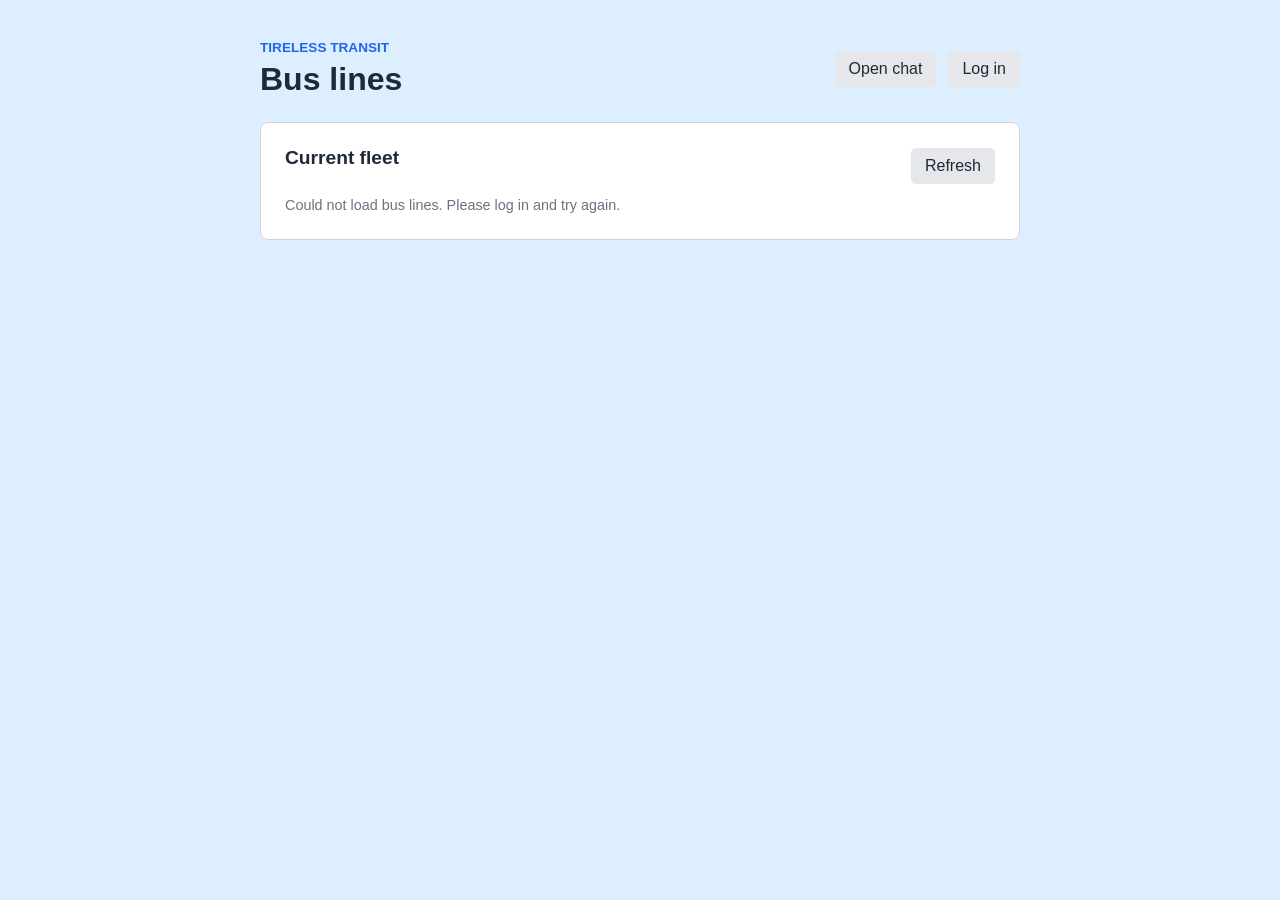
==== wwwroot/index.html @ bdbb2994 "first_commit" ====
<!doctype html>
<html lang="en">
  <head>
    <meta charset="utf-8" />
    <meta name="viewport" content="width=device-width, initial-scale=1" />
    <title>Bus Lines</title>
    <link rel="stylesheet" href="styles.css" />
  </head>
  <body>
    <main class="page-shell">
      <header class="page-header">
        <div><p class="eyebrow">Tireless Transit</p><h1>Bus lines</h1></div>
        <div class="header-actions"><a class="button secondary" href="hub/chat.html">Open chat</a><a id="admin-bus-lines-link" class="button" href="admin/bus-lines/" hidden>Manage bus lines</a><a id="login-link" class="button secondary" href="login/">Log in</a><button id="logout-button" class="button secondary" type="button" hidden>Log out</button></div>
      </header>
      <section class="fleet" aria-labelledby="fleet-title">
        <div class="fleet-heading">
          <h2 id="fleet-title">Current fleet</h2>
          <button id="refresh-button" class="button secondary" type="button">Refresh</button>
        </div>
        <p id="loading-message" class="message">Loading bus lines…</p>
        <div id="bus-lines" class="bus-lines" aria-live="polite"></div>
      </section>
    </main>
    <script src="app.js"></script>
  </body>
</html>
---- wwwroot/styles.css ----
:root { 
    font-family: Arial, sans-serif; 
    color: #1f2937; 
    background: #ddeeff; 
}

* { 
    box-sizing: border-box; 
}

body { 
    margin: 0; 
}

.page-shell { 
    width: min(760px, calc(100% - 32px)); 
    margin: 40px auto; 
}

.page-header, .fleet-heading, .form-actions, .header-actions, .line-actions { 
    display: flex; align-items: center; gap: 12px; 
}

.page-header, .fleet-heading { 
    justify-content: space-between; 
}

.page-header { 
    margin-bottom: 24px; 
}

h1, h2, h3, p { 
    margin-top: 0; 
}

h1 { 
    margin-bottom: 0; 
}

h2 { 
    font-size: 1.2rem; 
}

.eyebrow { 
    color: #2563eb; 
    font-size: .85rem; 
    font-weight: bold; 
    margin-bottom: 6px; 
    text-transform: uppercase; 
}

.card, .fleet, .bus-line { 
    background: #fff; 
    border: 1px solid #d1d5db; 
    border-radius: 8px; 
}

.card, .fleet { 
    padding: 24px; 
    margin-bottom: 20px; 
}

.helper-text, .message { 
    color: #6b7280; 
    font-size: .9rem; 
}

.message { 
    min-height: 1.25em; 
    margin: 12px 0 0; 
}

.message.error { 
    color: #b91c1c; 
}

label { 
    display: block; 
    font-weight: bold; 
    margin: 14px 0 6px; 
}

input { 
    width: 100%; 
    border: 1px solid #9ca3af; 
    border-radius: 5px; 
    padding: 10px; 
    font: inherit; 
}

input:focus { 
    border-color: #2563eb; 
    outline: 2px solid #b1d0ee; 
}

.button { 
    border: 0; 
    border-radius: 5px; 
    background: #2563eb; 
    color: #fff; 
    cursor: pointer; 
    font: inherit; 
    padding: 9px 14px; 
    text-decoration: none; 
}

.button:hover { 
    background: #1d4ed8; 
}

.button:disabled { 
    cursor: not-allowed; 
    opacity: .55; 
}

.button.secondary { 
    background: #e5e7eb; 
    color: #1f2937; 
}

.button.secondary:hover { 
    background: #d1d5db; 
}

.button.danger { 
    background: #dc2626; 
}

.bus-lines { 
    display: grid; 
    gap: 12px; 
}

.bus-line { 
    display: flex; 
    align-items: center; 
    justify-content: space-between;
    gap: 16px;
    padding: 16px;
}

.bus-line h3 { 
    margin-bottom: 8px; 
}

.bus-line p { 
    color: #4b5563; 
    font-size: .9rem;
    margin-bottom: 4px; 
}

@media (max-width: 520px) { 
    .page-shell { 
        margin: 20px auto; 
    } 

    .page-header, .fleet-heading, .bus-line { 
        align-items: flex-start; flex-direction: column; 
    } 
}
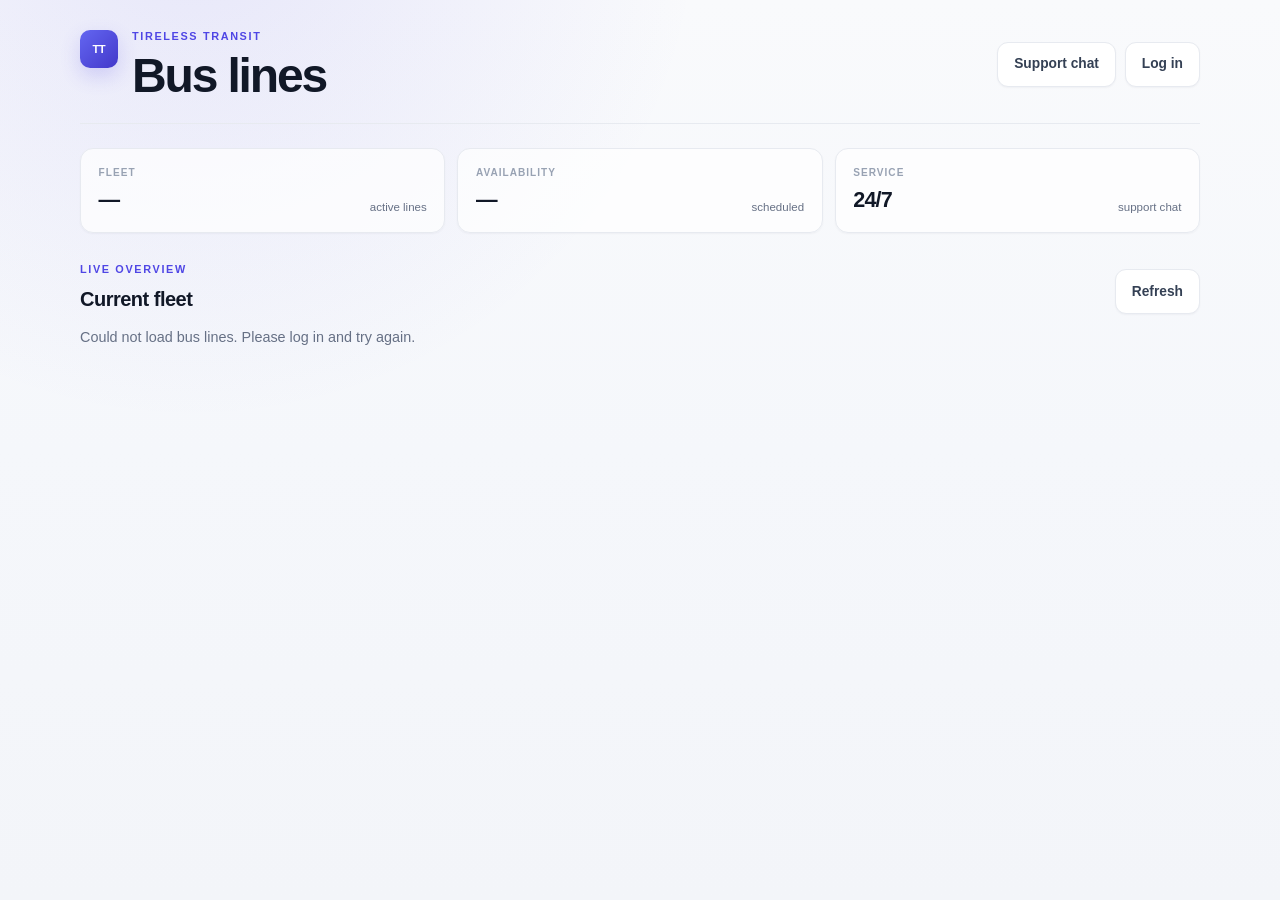
==== commit 5f4fb407: "Final_Version" ====
--- a/wwwroot/index.html
+++ b/wwwroot/index.html
@@ -3,18 +3,37 @@
   <head>
     <meta charset="utf-8" />
     <meta name="viewport" content="width=device-width, initial-scale=1" />
-    <title>Bus Lines</title>
+    <meta name="theme-color" content="#2563eb" />
+    <title>Bus Lines · Tireless Transit</title>
     <link rel="stylesheet" href="styles.css" />
   </head>
   <body>
     <main class="page-shell">
       <header class="page-header">
-        <div><p class="eyebrow">Tireless Transit</p><h1>Bus lines</h1></div>
-        <div class="header-actions"><a class="button secondary" href="hub/chat.html">Open chat</a><a id="admin-bus-lines-link" class="button" href="admin/bus-lines/" hidden>Manage bus lines</a><a id="login-link" class="button secondary" href="login/">Log in</a><button id="logout-button" class="button secondary" type="button" hidden>Log out</button></div>
+        <div>
+          <p class="eyebrow">Tireless Transit</p>
+          <h1>Bus lines</h1>
+        </div>
+        <div class="header-actions">
+          <a class="button secondary" href="hub/chat.html">Support chat</a>
+          <a id="admin-bus-lines-link" class="button" href="admin/bus-lines/" hidden>Manage fleet</a>
+          <a id="login-link" class="button secondary" href="login/">Log in</a>
+          <button id="logout-button" class="button secondary" type="button" hidden>Log out</button>
+        </div>
       </header>
+
+      <section class="overview-strip" aria-label="Fleet summary">
+        <div class="overview-item"><span>Fleet</span><strong id="fleet-count">—</strong><small>active lines</small></div>
+        <div class="overview-item"><span>Availability</span><strong id="available-count">—</strong><small>scheduled</small></div>
+        <div class="overview-item"><span>Service</span><strong>24/7</strong><small>support chat</small></div>
+      </section>
+
       <section class="fleet" aria-labelledby="fleet-title">
         <div class="fleet-heading">
-          <h2 id="fleet-title">Current fleet</h2>
+          <div>
+            <p class="eyebrow">Live overview</p>
+            <h2 id="fleet-title">Current fleet</h2>
+          </div>
           <button id="refresh-button" class="button secondary" type="button">Refresh</button>
         </div>
         <p id="loading-message" class="message">Loading bus lines…</p>
--- a/wwwroot/styles.css
+++ b/wwwroot/styles.css
@@ -1,160 +1,92 @@
-:root { 
-    font-family: Arial, sans-serif; 
-    color: #1f2937; 
-    background: #ddeeff; 
+:root {
+  --primary-color: #4f46e5;
+  --primary-hover: #4338ca;
+  --primary-soft: #eef2ff;
+  --bg-color: #f5f7fb;
+  --card-bg: #fff;
+  --text-main: #111827;
+  --text-muted: #667085;
+  --text-soft: #98a2b3;
+  --border-color: #e7eaf0;
+  --border-strong: #d4d9e2;
+  --success: #087443;
+  --success-soft: #ecfdf3;
+  --warning: #a15c00;
+  --warning-soft: #fff7e6;
+  --danger: #c43232;
+  --danger-soft: #fff1f2;
+  --info-soft: #eef4ff;
+  --border-radius: 16px;
+  --shadow-sm: 0 1px 2px rgba(16,24,40,.04);
+  --shadow-md: 0 18px 45px rgba(16,24,40,.07);
+  --shadow-lg: 0 25px 70px rgba(31,41,55,.10);
+  --content-width: 1120px;
 }
-
-* { 
-    box-sizing: border-box; 
+* { box-sizing: border-box; margin: 0; padding: 0; }
+html { scroll-behavior: smooth; }
+body {
+  min-height: 100vh;
+  font-family: Inter, ui-sans-serif, -apple-system, BlinkMacSystemFont, "Segoe UI", sans-serif;
+  background: radial-gradient(circle at 15% -10%, rgba(79,70,229,.11), transparent 32rem), linear-gradient(180deg,#f9fafc 0%,var(--bg-color) 50%,#f3f5f9 100%);
+  color: var(--text-main); line-height: 1.5; padding: 1.5rem 1rem 3rem; -webkit-font-smoothing: antialiased;
 }
-
-body { 
-    margin: 0; 
-}
-
-.page-shell { 
-    width: min(760px, calc(100% - 32px)); 
-    margin: 40px auto; 
-}
-
-.page-header, .fleet-heading, .form-actions, .header-actions, .line-actions { 
-    display: flex; align-items: center; gap: 12px; 
-}
-
-.page-header, .fleet-heading { 
-    justify-content: space-between; 
-}
-
-.page-header { 
-    margin-bottom: 24px; 
-}
-
-h1, h2, h3, p { 
-    margin-top: 0; 
-}
-
-h1 { 
-    margin-bottom: 0; 
-}
-
-h2 { 
-    font-size: 1.2rem; 
-}
-
-.eyebrow { 
-    color: #2563eb; 
-    font-size: .85rem; 
-    font-weight: bold; 
-    margin-bottom: 6px; 
-    text-transform: uppercase; 
-}
-
-.card, .fleet, .bus-line { 
-    background: #fff; 
-    border: 1px solid #d1d5db; 
-    border-radius: 8px; 
-}
-
-.card, .fleet { 
-    padding: 24px; 
-    margin-bottom: 20px; 
-}
-
-.helper-text, .message { 
-    color: #6b7280; 
-    font-size: .9rem; 
-}
-
-.message { 
-    min-height: 1.25em; 
-    margin: 12px 0 0; 
-}
-
-.message.error { 
-    color: #b91c1c; 
-}
-
-label { 
-    display: block; 
-    font-weight: bold; 
-    margin: 14px 0 6px; 
-}
-
-input { 
-    width: 100%; 
-    border: 1px solid #9ca3af; 
-    border-radius: 5px; 
-    padding: 10px; 
-    font: inherit; 
-}
-
-input:focus { 
-    border-color: #2563eb; 
-    outline: 2px solid #b1d0ee; 
-}
-
-.button { 
-    border: 0; 
-    border-radius: 5px; 
-    background: #2563eb; 
-    color: #fff; 
-    cursor: pointer; 
-    font: inherit; 
-    padding: 9px 14px; 
-    text-decoration: none; 
-}
-
-.button:hover { 
-    background: #1d4ed8; 
-}
-
-.button:disabled { 
-    cursor: not-allowed; 
-    opacity: .55; 
-}
-
-.button.secondary { 
-    background: #e5e7eb; 
-    color: #1f2937; 
-}
-
-.button.secondary:hover { 
-    background: #d1d5db; 
-}
-
-.button.danger { 
-    background: #dc2626; 
-}
-
-.bus-lines { 
-    display: grid; 
-    gap: 12px; 
-}
-
-.bus-line { 
-    display: flex; 
-    align-items: center; 
-    justify-content: space-between;
-    gap: 16px;
-    padding: 16px;
-}
-
-.bus-line h3 { 
-    margin-bottom: 8px; 
-}
-
-.bus-line p { 
-    color: #4b5563; 
-    font-size: .9rem;
-    margin-bottom: 4px; 
-}
-
-@media (max-width: 520px) { 
-    .page-shell { 
-        margin: 20px auto; 
-    } 
-
-    .page-header, .fleet-heading, .bus-line { 
-        align-items: flex-start; flex-direction: column; 
-    } 
-}+button,input,select { font: inherit; }
+button,.button,.navigation-button { display:inline-flex;align-items:center;justify-content:center;min-height:42px;padding:.7rem 1rem;font-size:.86rem;font-weight:750;border:1px solid transparent;border-radius:11px;cursor:pointer;text-decoration:none;background:var(--primary-color);color:#fff;box-shadow:var(--shadow-sm);transition:.18s ease; }
+button:hover,.button:hover,.navigation-button:hover { background:var(--primary-hover);transform:translateY(-1px);box-shadow:0 8px 22px rgba(79,70,229,.18); }
+button:active,.button:active { transform:translateY(0); }
+button:disabled,.button:disabled { opacity:.55;cursor:not-allowed;transform:none;box-shadow:none; }
+.button.secondary { background:#fff;color:#344054;border-color:var(--border-color); }
+.button.secondary:hover { background:#f8f9fc;border-color:var(--border-strong);box-shadow:var(--shadow-sm); }
+.button.danger { background:var(--danger); }
+.button.danger:hover { background:#aa2828; }
+[hidden] { display:none !important; }
+.page-shell { width:min(100%,var(--content-width)); margin:0 auto; display:flex; flex-direction:column; gap:1.5rem; }
+.page-header { display:flex;justify-content:space-between;align-items:center;gap:1.5rem;padding:.25rem 0 1.4rem;border-bottom:1px solid var(--border-color); }
+.page-header > div:first-child { position:relative;padding-left:3.25rem; }
+.page-header > div:first-child::before { content:"TT";position:absolute;left:0;top:.15rem;width:2.35rem;height:2.35rem;border-radius:10px;display:grid;place-items:center;background:linear-gradient(135deg,#6366f1,#4338ca);color:#fff;font-size:.7rem;font-weight:900;letter-spacing:-.04em;box-shadow:0 8px 20px rgba(79,70,229,.2); }
+.eyebrow { font-size:.68rem;text-transform:uppercase;letter-spacing:.15em;color:var(--primary-color);font-weight:850;margin-bottom:.42rem; }
+.page-header h1 { font-size:clamp(2rem,4vw,3rem);letter-spacing:-.045em;line-height:1.03; }
+.header-actions { display:flex;flex-wrap:wrap;gap:.55rem;align-items:center;justify-content:flex-end; }
+.card { background:rgba(255,255,255,.9);border:1px solid var(--border-color);border-radius:var(--border-radius);padding:clamp(1.25rem,3vw,2rem);box-shadow:var(--shadow-md);backdrop-filter:blur(8px); }
+.card h1,.card h2 { letter-spacing:-.03em; }
+.card h1 { font-size:1.65rem; }
+.card h2 { font-size:1.25rem;margin-bottom:.35rem; }
+.card p,.helper-text,.message { color:var(--text-muted);font-size:.9rem; }
+.card p a,.helper-text a { color:var(--primary-color);text-decoration:none;font-weight:750; }
+.card p a:hover,.helper-text a:hover { text-decoration:underline; }
+form label { display:block;font-size:.78rem;font-weight:750;color:#344054;margin:0 0 .42rem; }
+form input,form select,input#message { width:100%;padding:.82rem .9rem;margin:0 0 1rem;border:1px solid var(--border-color);border-radius:10px;background:#fff;color:var(--text-main);font-size:.94rem;transition:.15s ease; }
+form input::placeholder { color:var(--text-soft); }
+form input:hover,form select:hover { border-color:var(--border-strong); }
+form input:focus,form select:focus,input#message:focus { outline:none;border-color:#a5b4fc;box-shadow:0 0 0 4px rgba(79,70,229,.11); }
+input:disabled,select:disabled { background:#f2f4f7;cursor:not-allowed; }
+form br { display:none; }
+.form-actions { display:flex;flex-wrap:wrap;gap:.6rem;margin-top:.2rem; }
+.fleet { margin-top:.25rem; }
+.fleet-heading { display:flex;align-items:flex-end;justify-content:space-between;gap:1rem;margin-bottom:.8rem; }
+.fleet-heading h2 { font-size:1.25rem;letter-spacing:-.025em; }
+.message { margin-top:.65rem; }
+.error { color:var(--danger)!important;font-weight:650; }
+.bus-lines { display:grid;grid-template-columns:repeat(2,minmax(0,1fr));gap:1rem;margin-top:1rem; }
+.bus-line { position:relative;display:flex;justify-content:space-between;gap:1.25rem;padding:1.25rem;background:#fff;border:1px solid var(--border-color);border-radius:14px;box-shadow:var(--shadow-sm);transition:.18s ease;overflow:hidden; }
+.bus-line::before { content:"";position:absolute;left:0;top:0;bottom:0;width:3px;background:#c7d2fe; }
+.bus-line:hover { transform:translateY(-2px);border-color:#d9def0;box-shadow:0 15px 32px rgba(16,24,40,.08); }
+.bus-line h3 { font-size:1rem;letter-spacing:-.015em;margin-bottom:.4rem; }
+.bus-line p { color:var(--text-muted);font-size:.83rem; }
+.bus-line .line-route { color:var(--text-main);font-weight:800;font-size:.98rem;margin-bottom:.7rem; }
+.bus-line .line-meta { display:grid;grid-template-columns:repeat(2,minmax(0,1fr));gap:.35rem .9rem; }
+.line-actions { display:flex;flex-direction:column;gap:.45rem;align-self:flex-start; }
+.line-actions .button { min-height:36px;padding:.5rem .75rem;font-size:.78rem; }
+.status-badge { display:inline-flex;align-items:center;width:fit-content;margin-bottom:.55rem;padding:.27rem .58rem;border-radius:999px;font-size:.69rem;font-weight:850;background:var(--primary-soft);color:#4338ca; }
+.status-scheduled { background:var(--success-soft);color:var(--success); }
+.status-en-route { background:var(--info-soft);color:#2454b8; }
+.status-delayed { background:var(--warning-soft);color:var(--warning); }
+.status-cancelled { background:var(--danger-soft);color:var(--danger); }
+.empty-state { grid-column:1/-1;padding:2.5rem;text-align:center;border:1px dashed var(--border-strong);border-radius:14px;color:var(--text-muted);background:rgba(255,255,255,.65); }
+@media(max-width:760px){ body{padding:1rem .75rem 2rem}.page-header{align-items:flex-start;flex-direction:column}.header-actions{justify-content:flex-start}.bus-lines{grid-template-columns:1fr}.bus-line{flex-direction:column}.line-actions{flex-direction:row} }
+@media(max-width:480px){.header-actions,.header-actions .button,.header-actions button{width:100%}.header-actions{flex-direction:column}.fleet-heading{align-items:flex-start;flex-direction:column}.fleet-heading .button{width:100%}.form-actions .button,.form-actions button{flex:1}}
+.overview-strip{display:grid;grid-template-columns:repeat(3,1fr);gap:.75rem}
+.overview-item{padding:1rem 1.1rem;background:rgba(255,255,255,.72);border:1px solid var(--border-color);border-radius:13px;display:grid;grid-template-columns:1fr auto;align-items:end;column-gap:.5rem;box-shadow:var(--shadow-sm)}
+.overview-item span{grid-column:1/-1;text-transform:uppercase;letter-spacing:.1em;font-size:.63rem;font-weight:800;color:var(--text-soft);margin-bottom:.25rem}.overview-item strong{font-size:1.35rem;letter-spacing:-.04em}.overview-item small{font-size:.72rem;color:var(--text-muted)}
+.bus-line .line-details{min-width:0;flex:1}.bus-line h3{font-size:1rem}.bus-line .line-meta p{font-size:.8rem}
+@media(max-width:560px){.overview-strip{grid-template-columns:1fr}.overview-item{grid-template-columns:1fr auto}}
